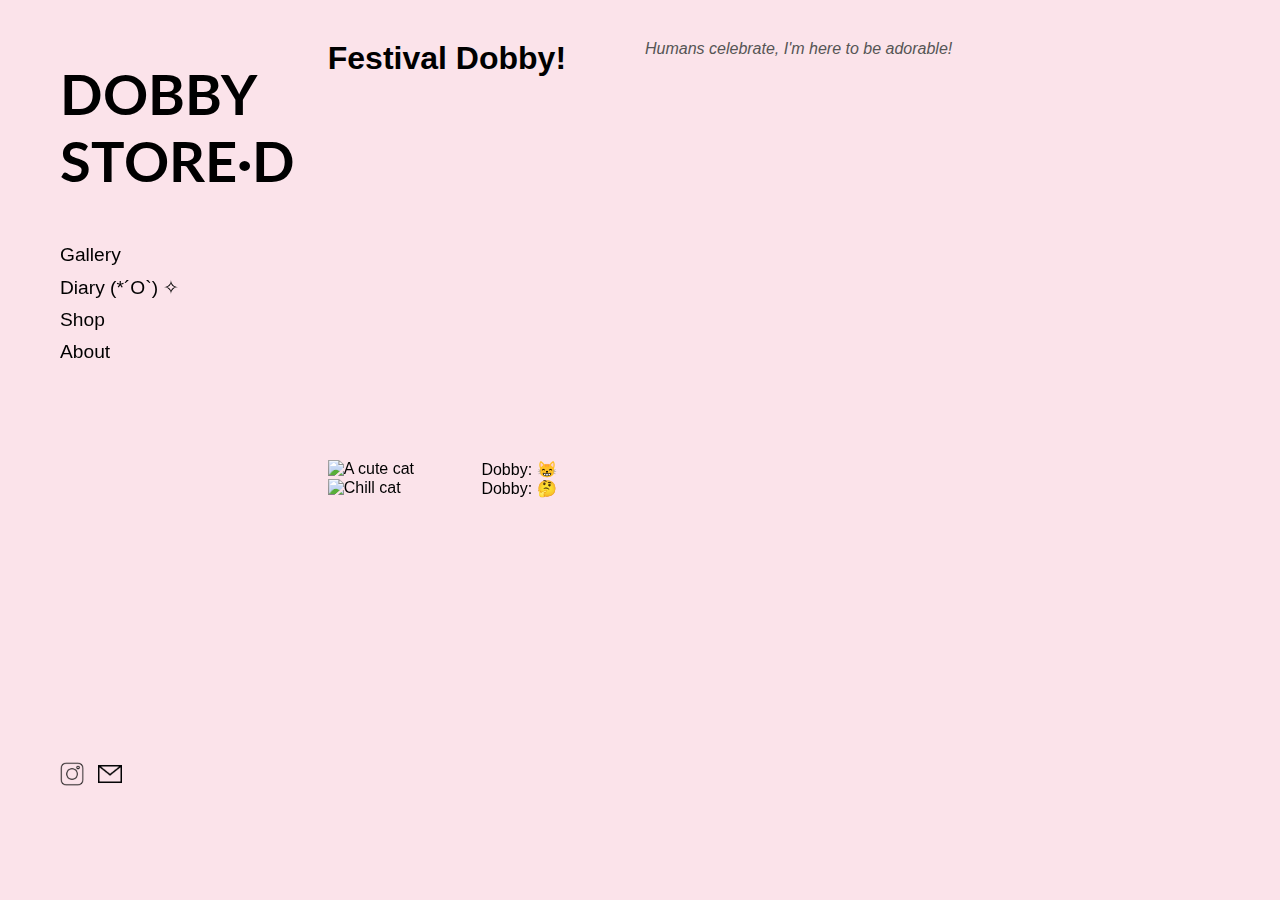
==== gallery.html @ a0df574d "Add files via upload" ====
<!DOCTYPE html>
<html lang="en">
<head>
    <meta charset="UTF-8">
    <meta name="viewport" content="width=device-width, initial-scale=1.0">
    <title>Dobby Store - Home</title>
    <link rel="stylesheet" href="galleryStyle.css">
    <link href="https://fonts.googleapis.com/css2?family=Lato:wght@300&display=swap" rel="stylesheet">
</head>
<body>
    <div class="container">
        <div class="sidebar">
            <h1><a href="/index.html">DOBBY STORE·D</a></h1>
            <nav>
                <ul>
                    <li><a href="/gallery.html">Gallery</a></li>
                    <li><a href="#">Diary (*´O`) ✧</a></li>
                    <li><a href="#">Shop</a></li>
                    <li><a href="#">About</a></li>
                </ul>
            </nav>
            <div class="icons">
                <a href="#"><img src="/images/inst.png" alt="Instagram"></a>
                <a href="#"><img src="/images/email.png" alt="Email"></a>
            </div>
        </div>
        <div class="main-content">
            <h2 class="title">Festival Dobby!</h2>
            <p class="subtitle">Humans celebrate, I'm here to be adorable!</p>
            <div class="image-container">
                <div class="photo">
                    <img src="images/fest/Pride Cat.jpg" alt="A cute cat">
                    <p class="caption">Dobby: 😸</p>
                </div>
                <div class="photo">
                    <img src="images/fest/Birthday Cake Cat.jpg" alt="Chill cat">
                    <p class="caption">Dobby: 🤔</p>
                </div>
            </div>
        </div>
    </div>
</body>
</html>
---- galleryStyle.css ----
/* Reset styles */
* {
    margin: 0;
    padding: 0;
    box-sizing: border-box;
}



body {
    font-family: Arial, sans-serif;
    display: flex;
    height: 100vh;
    background-color: #fbe3ea;
    margin: 0;
    overflow-y: auto
}

.container {
    display: flex;
    width: 100%;
}

.sidebar {
    width: 25%;
    padding: 40px;
    background: transparent;
    position: fixed;
    left: 20px;
    top: 20px;
    color: black;
    display: flex;
    flex-direction: column;
    height: 90vh; /* Ensures it spans most of the height */
    justify-content: space-between; /* Pushes the icons to the bottom */
}

.sidebar h1 {
    font-size: 3.5rem;
    font-weight: bold;
    font-family: 'Lato', sans-serif
}

.sidebar h1 a {
    text-decoration: none;  /* Remove underline */
    color: black;  /* Change color */
}

.sidebar nav ul {
    list-style: none;
    margin-top: 50px;
}

.sidebar nav ul li {
    margin: 10px 0;
}

.sidebar nav ul li a {
    text-decoration: none;
    color: black;
    font-size: 1.2rem;
}

.icons {
    margin-top: auto
}

.icons img {
    width: 24px;
    margin-right: 10px;
}



.background {
    position: absolute;
    top: 0;
    left: 0;
    width: 100%;
    height: 100%;
}




.main-content {
    margin-left: 270px; /* 避开 Sidebar */
    padding: 40px;
    display: grid;
    grid-template-columns: 1fr 1fr; /* 两列，每列宽度相等 */
    gap: 10px; /* 图片之间的间隙 */
    max-width: 800px; /* 限制容器最大宽度 */
    margin: 0 auto; /* 水平居中 */
}

/* 标题样式 */
.title {
    font-size: 32px;
    font-weight: bold;
    margin-bottom: 10px;
}

/* 副标题 */
.subtitle {
    font-style: italic;
    color: #555;
    margin-bottom: 30px;
}

/* 图片展示区域 */


.photo {
    position: relative;
    overflow: hidden;
}

.photo img {
    float: left; /* 图片向左浮动 */
    width: 48%; /* 每张图片占容器的48%，留出2%的间隙 */
    height: auto; /* 保持图片比例 */
    margin-right: 2%

}
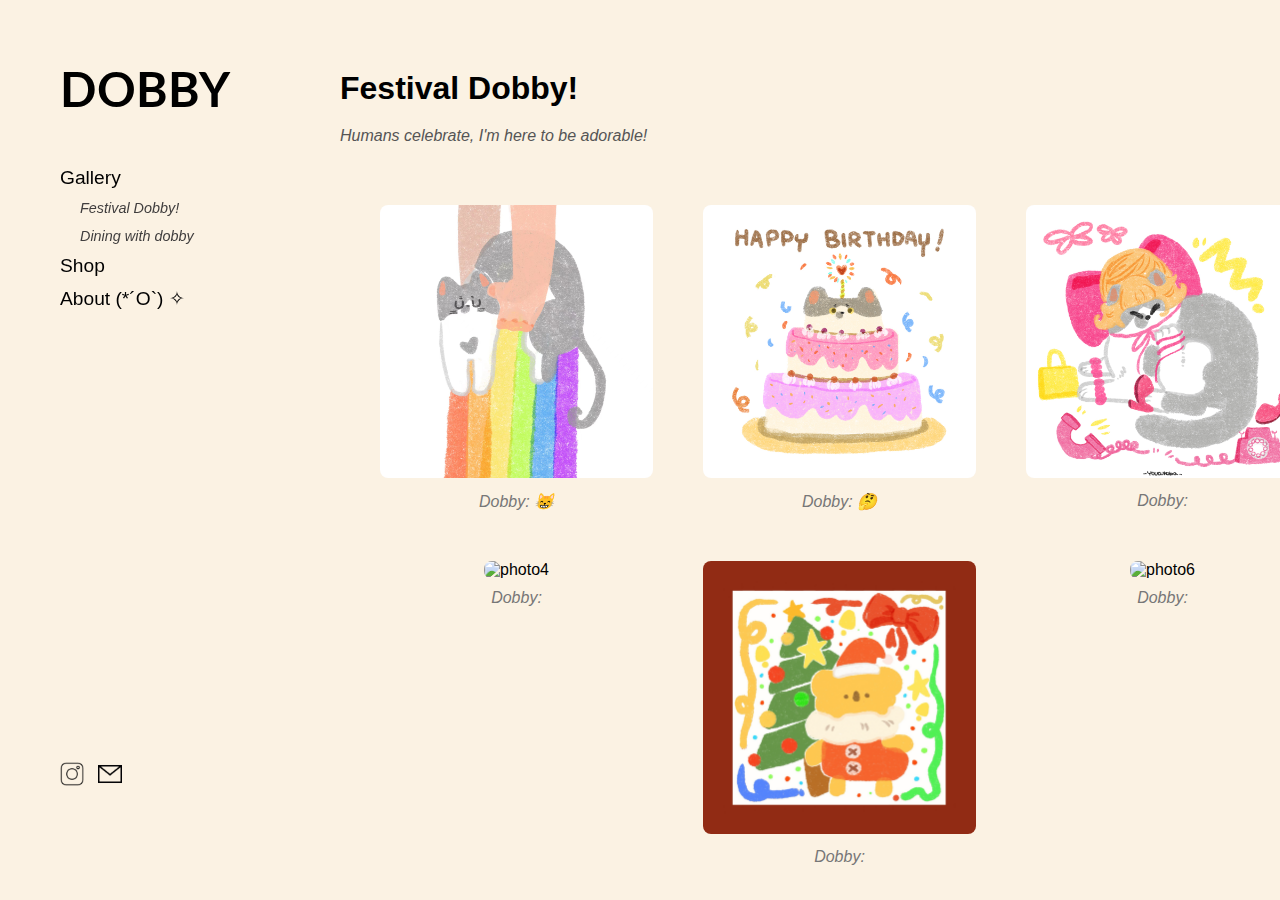
==== commit 84bfa71c: "index file" ====
--- a/gallery.html
+++ b/gallery.html
@@ -10,13 +10,14 @@
 <body>
     <div class="container">
         <div class="sidebar">
-            <h1><a href="/index.html">DOBBY STORE·D</a></h1>
+            <h1><a href="/index.html">DOBBY</a></h1>
             <nav>
                 <ul>
                     <li><a href="/gallery.html">Gallery</a></li>
-                    <li><a href="#">Diary (*´O`) ✧</a></li>
+                    <li><a href="/gallery.html">Festival Dobby!</a></li>
+                    <li><a href="#">Dining with dobby</a></li>
                     <li><a href="#">Shop</a></li>
-                    <li><a href="#">About</a></li>
+                    <li><a href="#">About (*´O`) ✧</a></li>
                 </ul>
             </nav>
             <div class="icons">
@@ -24,23 +25,42 @@
                 <a href="#"><img src="/images/email.png" alt="Email"></a>
             </div>
         </div>
-        <div class="main-content">
-            <h2 class="title">Festival Dobby!</h2>
-            <p class="subtitle">Humans celebrate, I'm here to be adorable!</p>
-            <div class="image-container">
-                <div class="photo">
-                    <img src="images/fest/Pride Cat.jpg" alt="A cute cat">
-                    <p class="caption">Dobby: 😸</p>
+        <div class="content">
+             <div class="title-container">
+                    <h2 class="title">Festival Dobby!</h2>
+                    <p class="subtitle">Humans celebrate, I'm here to be adorable!</p>
+            </div>
+            <div class="main-content">
+                <div class="image-container">
+                    <div class="photo">
+                        <img src="images/fest/Pride Cat.jpg" alt="A cute cat">
+                        <p class="caption">Dobby: 😸</p>
+                    </div>
+                    <div class="photo">
+                        <img src="images/fest/Birthday Cake Cat.jpg" alt="Chill cat">
+                        <p class="caption">Dobby: 🤔</p>
+                    </div>
+                    <div class="photo">
+                        <img src="images/fest/Barbie Cat.jpg" alt="christmas">
+                        <p class="caption">Dobby: </p>
+                    </div>
                 </div>
-                <div class="photo">
-                    <img src="images/fest/Birthday Cake Cat.jpg" alt="Chill cat">
-                    <p class="caption">Dobby: 🤔</p>
+                <div class="image-container2">
+                    <div class="photo">
+                        <img src="images/fest/23235b6b6239d14c7ea6c4a69d07565.png" alt="photo4">
+                        <p class="caption">Dobby: </p>
+                    </div>
+                    <div class="photo">
+                        <img src="images/fest/3316cd7034e7c0b4d8f2fd3088a4b4a.png" alt="photo5">
+                        <p class="caption">Dobby: </p>
+                    </div>
+                    <div class="photo">
+                        <img src="images/fest/Cat Christmas Garland.png" alt="photo6">
+                        <p class="caption">Dobby: </p>
+                    </div>
                 </div>
             </div>
         </div>
     </div>
 </body>
 </html>
-
-
-            --- a/galleryStyle.css
+++ b/galleryStyle.css
@@ -11,7 +11,9 @@
     font-family: Arial, sans-serif;
     display: flex;
     height: 100vh;
-    background-color: #fbe3ea;
+    flex-direction: column; /* Stack children vertically */
+    min-height: 100vh; /* Ensure body takes at least the full viewport height */
+    background-color: #fbf2e3;
     margin: 0;
     overflow-y: auto
 }
@@ -36,7 +38,7 @@
 }
 
 .sidebar h1 {
-    font-size: 3.5rem;
+    font-size: 3rem;
     font-weight: bold;
     font-family: 'Lato', sans-serif
 }
@@ -61,6 +63,20 @@
     font-size: 1.2rem;
 }
 
+/* 子页面样式 */
+/* 子页面样式 */
+.sidebar nav ul li:nth-child(2) a, /* Festival Dobby! */
+.sidebar nav ul li:nth-child(3) a { /* Dining with Dobby */
+    margin-left: 20px; /* 句首缩进 */
+    font-style: italic;
+    font-size: 0.9rem !important; /* 字体更小 */
+    color: #403e3e !important; /* 子页面文字颜色 */
+}
+
+.sidebar nav ul li a:hover {
+    color: #f28526; /* 鼠标悬停时文字颜色变深 */
+}
+
 .icons {
     margin-top: auto
 }
@@ -83,18 +99,28 @@
 
 
 
-.main-content {
-    margin-left: 270px; /* 避开 Sidebar */
-    padding: 40px;
-    display: grid;
-    grid-template-columns: 1fr 1fr; /* 两列，每列宽度相等 */
-    gap: 10px; /* 图片之间的间隙 */
-    max-width: 800px; /* 限制容器最大宽度 */
-    margin: 0 auto; /* 水平居中 */
+
+
+
+
+
+.content {
+    margin-left: 25%; /* Adjust this value based on the width of the sidebar */
+    padding: 20px;
 }
 
-/* 标题样式 */
+.title-container {
+    width: 100%;
+    text-align: left;
+    display: flex;
+    flex-direction: column;
+    gap: 10px; /* Adds space between title and subtitle */
+    margin-bottom: 20px;
+    margin-top:50px
+}
+
 .title {
+    display: block;
     font-size: 32px;
     font-weight: bold;
     margin-bottom: 10px;
@@ -104,21 +130,57 @@
 .subtitle {
     font-style: italic;
     color: #555;
-    margin-bottom: 30px;
 }
 
-/* 图片展示区域 */
 
+.main-content {
+    width: 100%;
+    padding: 40px;
+    display: grid;
+    grid-template-columns: 1fr 1fr 1fr; /* 两列，每列宽度相等 */
+    gap: 50px; /* 图片之间的间隙 */
+    max-width: 900px; /* 限制容器最大宽度 */
+    margin: 0 auto; /* 水平居中 */
+}
+
+.image-container {
+    display: contents; /* Allow grid to handle layout */
+}
 
 .photo {
-    position: relative;
-    overflow: hidden;
+    text-align: center;
+    aspect-ratio: 1 / 1;
 }
 
 .photo img {
-    float: left; /* 图片向左浮动 */
-    width: 48%; /* 每张图片占容器的48%，留出2%的间隙 */
-    height: auto; /* 保持图片比例 */
-    margin-right: 2%
+    width: 100%; /* Make images fill their container */
+    height: auto; /* Maintain aspect ratio */
+    border-radius: 8px; /* Optional: Add rounded corners */
+}
 
+.caption {
+    margin-top: 10px; /* Space between image and caption */
+    font-style: italic;
+    color: #777;
+}
+
+.image-container2 {
+    display: contents; /* Allow grid to handle layout */
+}
+
+.photo {
+    text-align: center;
+    aspect-ratio: 1 / 1;
+}
+
+.photo img {
+    width: 100%; /* Make images fill their container */
+    height: auto; /* Maintain aspect ratio */
+    border-radius: 8px; /* Optional: Add rounded corners */
+}
+
+.caption {
+    margin-top: 10px; /* Space between image and caption */
+    font-style: italic;
+    color: #777;
 }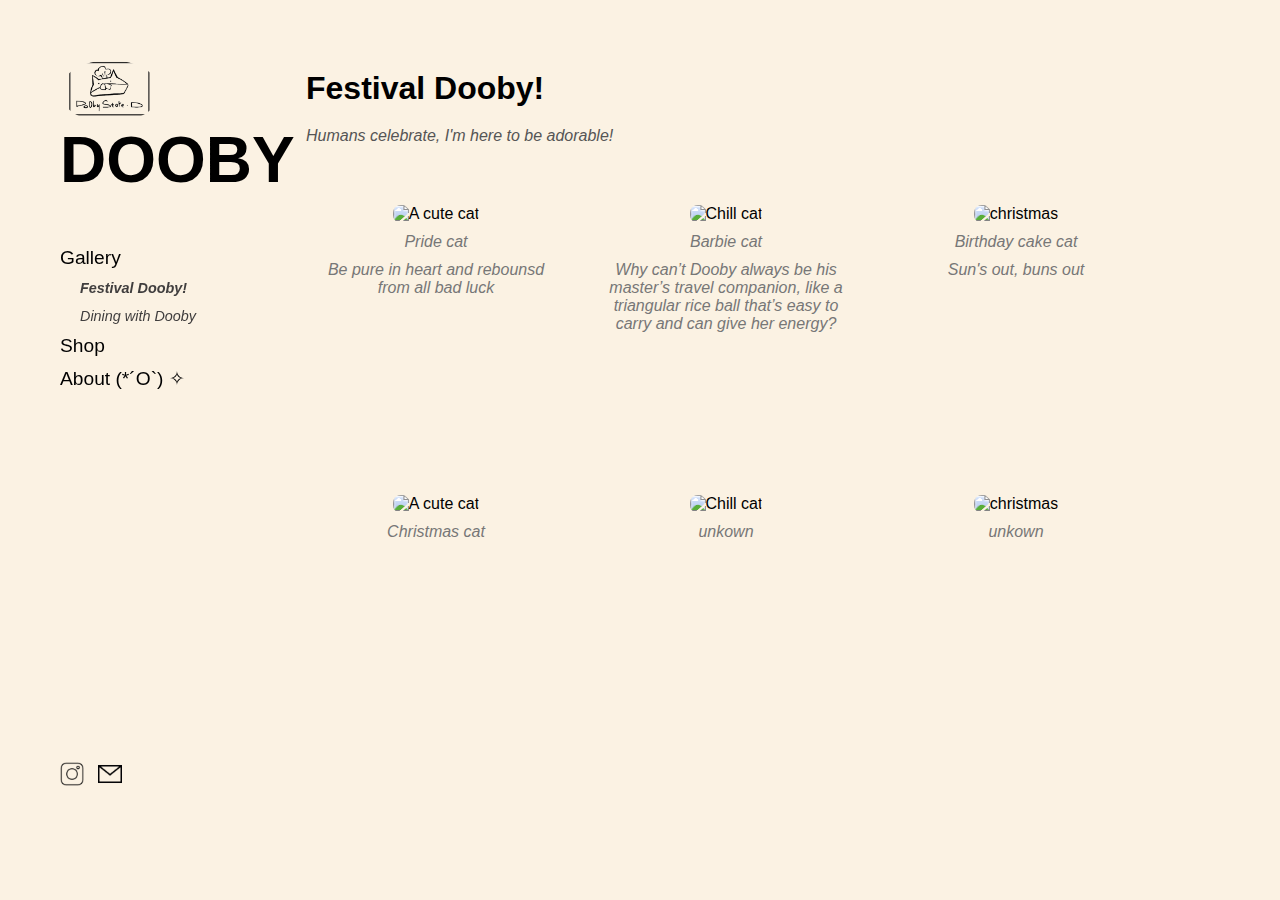
==== commit 81bb1031: "index" ====
--- a/gallery.html
+++ b/gallery.html
@@ -5,58 +5,69 @@
     <meta name="viewport" content="width=device-width, initial-scale=1.0">
     <title>Dobby Store - Home</title>
     <link rel="stylesheet" href="galleryStyle.css">
-    <link href="https://fonts.googleapis.com/css2?family=Lato:wght@300&display=swap" rel="stylesheet">
 </head>
+
 <body>
     <div class="container">
         <div class="sidebar">
-            <h1><a href="/index.html">DOBBY</a></h1>
+            <h1>
+                <img src="/images/test.png" class="logo">
+            </h1>
+            <h1>
+                <a href="/index.html">DOOBY</a>
+            </h1>
             <nav>
                 <ul>
-                    <li><a href="/gallery.html">Gallery</a></li>
-                    <li><a href="/gallery.html">Festival Dobby!</a></li>
-                    <li><a href="#">Dining with dobby</a></li>
+                    <li><a href="/food.html">Gallery</a></li>
+                    <li><a href="/gallery.html" class="active">Festival Dooby!</a></li>
+                    <li><a href="/food.html">Dining with Dooby</a></li>
                     <li><a href="#">Shop</a></li>
-                    <li><a href="#">About (*´O`) ✧</a></li>
+                    <li><a href="/about.html">About (*´O`) ✧</a></li>
                 </ul>
             </nav>
             <div class="icons">
-                <a href="#"><img src="/images/inst.png" alt="Instagram"></a>
-                <a href="#"><img src="/images/email.png" alt="Email"></a>
+                <a href="https://www.instagram.com/dooby.store.d/" target="_blank"><img src="/images/inst.png" alt="Instagram"></a>
+                <a href="mailto:doobystored@gmail.com"><img src="/images/email.png" alt="Email"></a>
             </div>
         </div>
         <div class="content">
-             <div class="title-container">
-                    <h2 class="title">Festival Dobby!</h2>
-                    <p class="subtitle">Humans celebrate, I'm here to be adorable!</p>
+            <div class="title-container">
+                <h2 class="title">Festival Dooby!</h2>
+                <p class="subtitle">Humans celebrate, I'm here to be adorable!</p>
             </div>
             <div class="main-content">
                 <div class="image-container">
                     <div class="photo">
                         <img src="images/fest/Pride Cat.jpg" alt="A cute cat">
-                        <p class="caption">Dobby: 😸</p>
+                        <p class="caption">Pride cat</p>
+                        <P class="caption">Be pure in heart and rebounsd from all bad luck</P>
                     </div>
                     <div class="photo">
-                        <img src="images/fest/Birthday Cake Cat.jpg" alt="Chill cat">
-                        <p class="caption">Dobby: 🤔</p>
+                        <img src="images/fest/Barbie Cat.jpg" alt="Chill cat">
+                        <p class="caption">Barbie cat</p>
+                        <p class="caption">Why can’t Dooby always be his master’s travel companion, like a triangular rice ball that’s easy to carry and can give her energy?</p>
                     </div>
                     <div class="photo">
-                        <img src="images/fest/Barbie Cat.jpg" alt="christmas">
-                        <p class="caption">Dobby: </p>
+                        <img src="images/fest/Birthday Cake Cat.jpg" alt="christmas">
+                        <p class="caption">Birthday cake cat</p>
+                        <p class="caption">Sun's out, buns out</p>
                     </div>
                 </div>
-                <div class="image-container2">
+                <div class="image-container">
                     <div class="photo">
-                        <img src="images/fest/23235b6b6239d14c7ea6c4a69d07565.png" alt="photo4">
-                        <p class="caption">Dobby: </p>
+                        <img src="images/fest/Cat Christmas Garland.png" alt="A cute cat">
+                        <p class="caption">Christmas cat</p>
+                        <P class="caption"></P>
                     </div>
                     <div class="photo">
-                        <img src="images/fest/3316cd7034e7c0b4d8f2fd3088a4b4a.png" alt="photo5">
-                        <p class="caption">Dobby: </p>
+                        <img src="images/fest/23235b6b6239d14c7ea6c4a69d07565.png" alt="Chill cat">
+                        <p class="caption">unkown</p>
+                        <p class="caption"></p>
                     </div>
                     <div class="photo">
-                        <img src="images/fest/Cat Christmas Garland.png" alt="photo6">
-                        <p class="caption">Dobby: </p>
+                        <img src="images/fest/3316cd7034e7c0b4d8f2fd3088a4b4a.png" alt="christmas">
+                        <p class="caption">unkown</p>
+                        <p class="caption"></p>
                     </div>
                 </div>
             </div>
--- a/galleryStyle.css
+++ b/galleryStyle.css
@@ -38,14 +38,27 @@
 }
 
 .sidebar h1 {
-    font-size: 3rem;
+    font-size: 4rem;
     font-weight: bold;
-    font-family: 'Lato', sans-serif
+    font-family: 'Lato', sans-serif;
+    display: flex;
+    align-items: center;
+    gap: 10px;
 }
+
+.sidebar h1 .logo {
+    width: 100px; /* 调整 Logo 大小 */
+    height: auto; /* 保持比例 */
+    border-radius: 50%; /* 可选：圆形 Logo */
+}
+
 
 .sidebar h1 a {
     text-decoration: none;  /* Remove underline */
     color: black;  /* Change color */
+    white-space: normal; /* 允许换行 */
+    word-wrap: break-word; /* 允许单词内换行 */
+    max-width: 100%;
 }
 
 .sidebar nav ul {
@@ -63,18 +76,24 @@
     font-size: 1.2rem;
 }
 
+.sidebar nav ul li a.active {
+    font-weight: bold; /* 加粗字体 */
+}
+
 /* 子页面样式 */
 /* 子页面样式 */
 .sidebar nav ul li:nth-child(2) a, /* Festival Dobby! */
 .sidebar nav ul li:nth-child(3) a { /* Dining with Dobby */
     margin-left: 20px; /* 句首缩进 */
     font-style: italic;
-    font-size: 0.9rem !important; /* 字体更小 */
-    color: #403e3e !important; /* 子页面文字颜色 */
+    font-size: 0.9rem; /* 字体更小 */
+    color: #403e3e; /* 子页面文字颜色 */
 }
 
-.sidebar nav ul li a:hover {
-    color: #f28526; /* 鼠标悬停时文字颜色变深 */
+.sidebar nav ul li a:hover,
+.sidebar nav ul li:nth-child(2) a:hover,
+.sidebar nav ul li:nth-child(3) a:hover {
+    color: #fbc66b; /* 鼠标悬停时文字颜色变深 */
 }
 
 .icons {
@@ -99,13 +118,8 @@
 
 
 
-
-
-
-
-
 .content {
-    margin-left: 25%; /* Adjust this value based on the width of the sidebar */
+    margin-left: 20%; /* Adjust this value based on the width of the sidebar */
     padding: 20px;
 }
 
@@ -116,7 +130,8 @@
     flex-direction: column;
     gap: 10px; /* Adds space between title and subtitle */
     margin-bottom: 20px;
-    margin-top:50px
+    margin-top: 50px;
+    margin-left: 30px;
 }
 
 .title {
@@ -133,6 +148,7 @@
 }
 
 
+/* Main Content */
 .main-content {
     width: 100%;
     padding: 40px;
@@ -153,34 +169,15 @@
 }
 
 .photo img {
-    width: 100%; /* Make images fill their container */
+    width: 88%; /* Make images fill their container */
     height: auto; /* Maintain aspect ratio */
     border-radius: 8px; /* Optional: Add rounded corners */
 }
 
 .caption {
     margin-top: 10px; /* Space between image and caption */
+    color: #777;
     font-style: italic;
-    color: #777;
 }
 
-.image-container2 {
-    display: contents; /* Allow grid to handle layout */
-}
-
-.photo {
-    text-align: center;
-    aspect-ratio: 1 / 1;
-}
-
-.photo img {
-    width: 100%; /* Make images fill their container */
-    height: auto; /* Maintain aspect ratio */
-    border-radius: 8px; /* Optional: Add rounded corners */
-}
-
-.caption {
-    margin-top: 10px; /* Space between image and caption */
-    font-style: italic;
-    color: #777;
-}+/* 最后一个image-container要加margin-bottom！ */